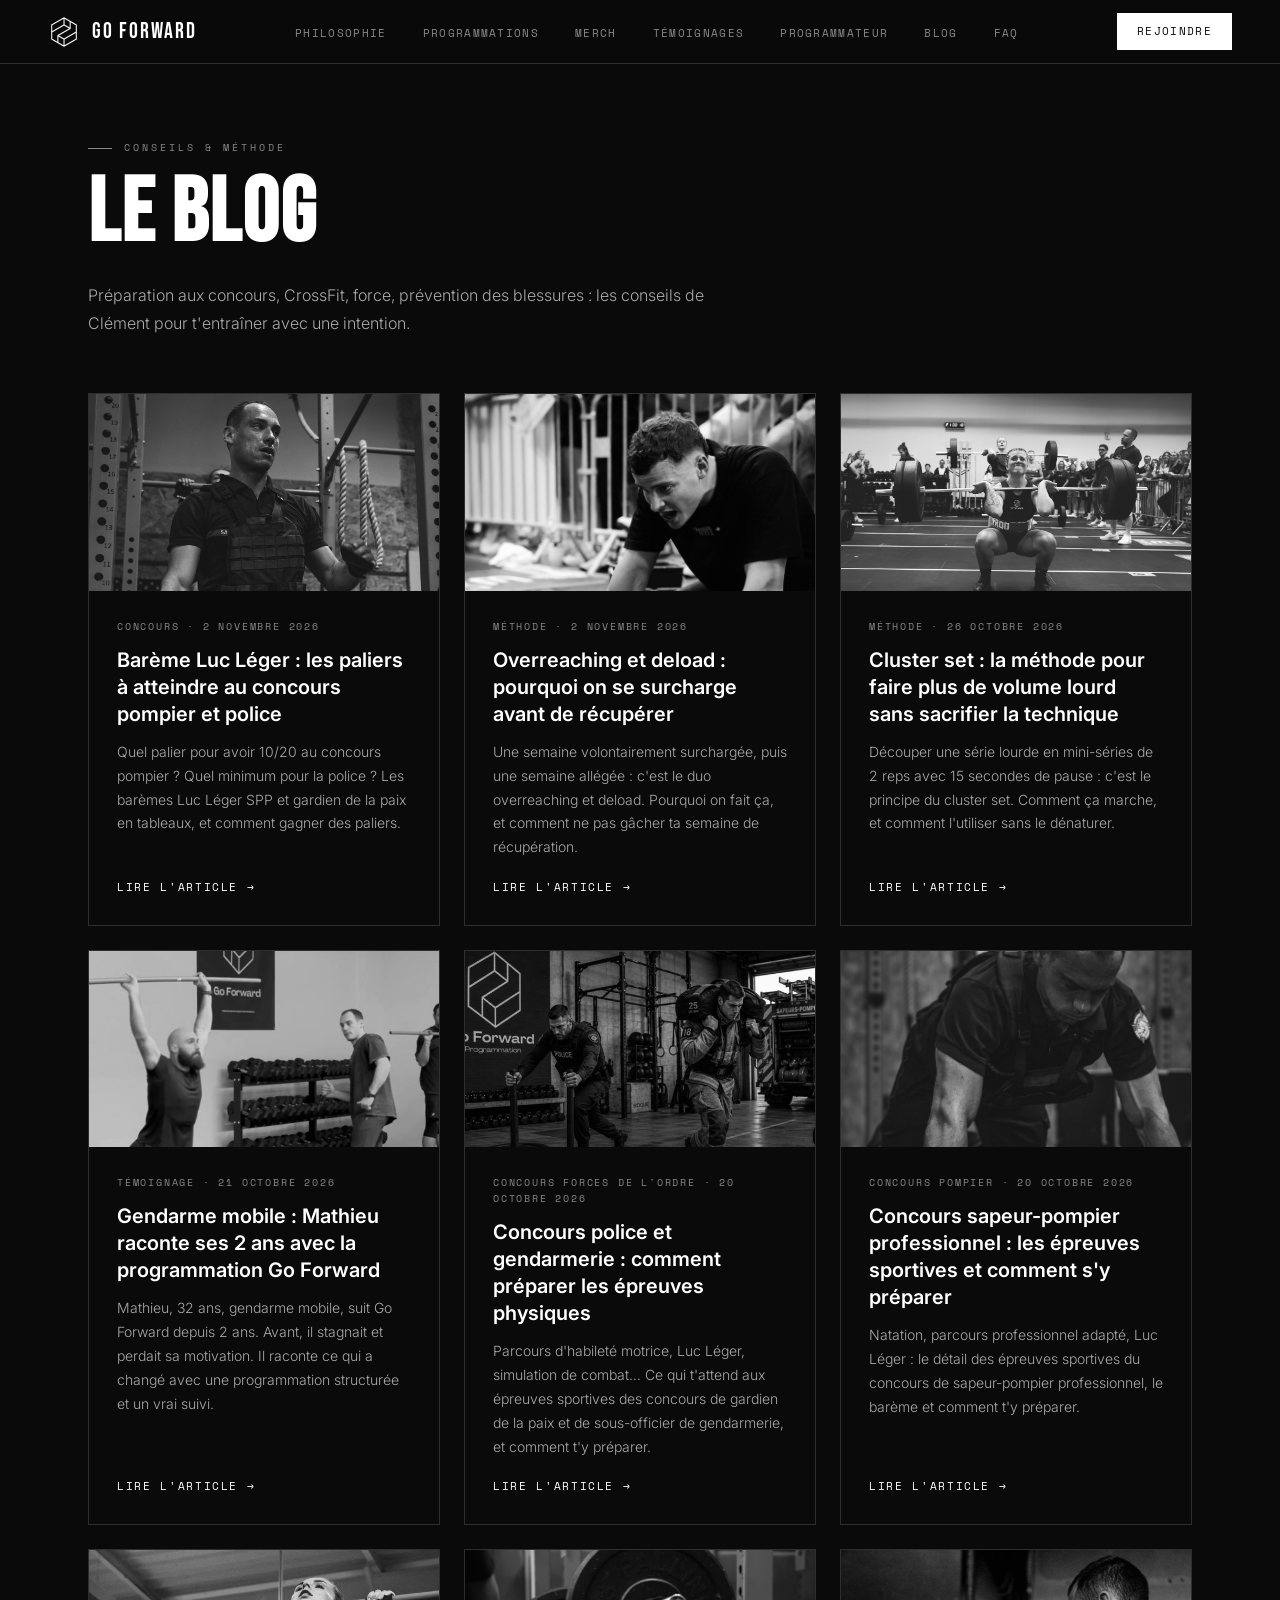
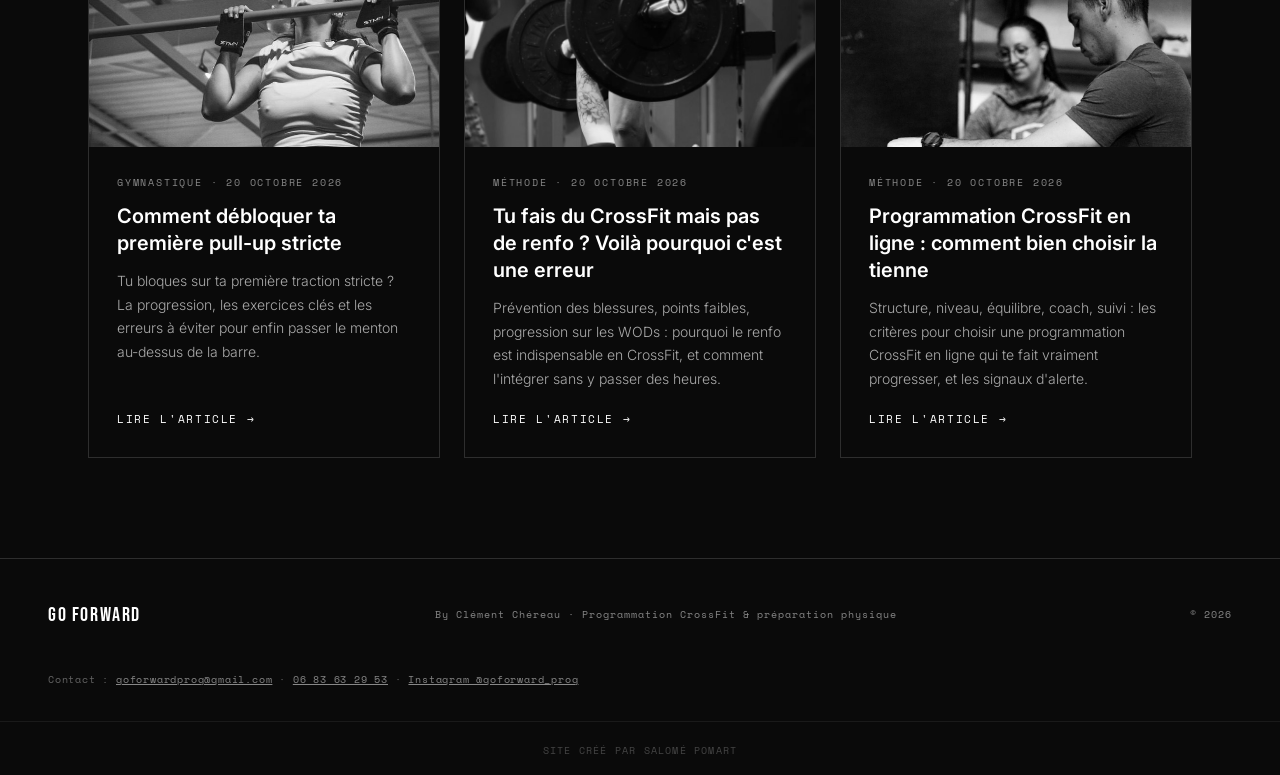
==== blog/index.html @ a9c9aa59 "Initial commit" ====
<!DOCTYPE html>
<html lang="fr">
<head>
<meta charset="UTF-8">
<meta name="viewport" content="width=device-width, initial-scale=1.0">
<title>Blog Go Forward | CrossFit, préparation physique et concours</title>
<meta name="description" content="Conseils de Clément Chéreau, pompier et coach CrossFit L2 : préparation aux concours pompier, police et gendarmerie, CrossFit, renforcement et préparation physique.">
<meta name="robots" content="index, follow, max-image-preview:large">
<link rel="canonical" href="https://goforward-prog.com/blog/">
<meta name="theme-color" content="#0A0A0A">
<link rel="icon" href="../favicon.ico" sizes="any">
<link rel="icon" type="image/png" sizes="32x32" href="../favicon-32.png">
<link rel="apple-touch-icon" href="../apple-touch-icon.png">
<link rel="manifest" href="../site.webmanifest">
<meta property="og:type" content="article">
<meta property="og:locale" content="fr_FR">
<meta property="og:site_name" content="Go Forward">
<meta property="og:title" content="Blog Go Forward | CrossFit, préparation physique et concours">
<meta property="og:description" content="Conseils de Clément Chéreau, pompier et coach CrossFit L2 : préparation aux concours pompier, police et gendarmerie, CrossFit, renforcement et préparation physique.">
<meta property="og:url" content="https://goforward-prog.com/blog/">
<meta property="og:image" content="https://goforward-prog.com/og-image.jpg">
<meta name="twitter:card" content="summary_large_image">
<meta name="twitter:title" content="Blog Go Forward | CrossFit, préparation physique et concours">
<meta name="twitter:description" content="Conseils de Clément Chéreau, pompier et coach CrossFit L2 : préparation aux concours pompier, police et gendarmerie, CrossFit, renforcement et préparation physique.">
<meta name="twitter:image" content="https://goforward-prog.com/og-image.jpg">
<link rel="preconnect" href="https://fonts.googleapis.com">
<link href="https://fonts.googleapis.com/css2?family=Bebas+Neue&family=Inter:wght@300;400;500;600&family=Space+Mono:wght@400;700&display=swap" rel="stylesheet">
<link rel="stylesheet" href="../assets/site.css">
<script type="application/ld+json">
{
 "@context": "https://schema.org",
 "@type": "Blog",
 "name": "Le blog Go Forward",
 "url": "https://goforward-prog.com/blog/",
 "inLanguage": "fr-FR",
 "publisher": {
  "@type": "Organization",
  "@id": "https://goforward-prog.com/#org",
  "name": "Go Forward",
  "url": "https://goforward-prog.com/"
 },
 "blogPost": [
  {
   "@type": "BlogPosting",
   "headline": "Barème Luc Léger : les paliers à atteindre au concours pompier et police",
   "url": "https://goforward-prog.com/blog/bareme-luc-leger/",
   "datePublished": "2026-11-02"
  },
  {
   "@type": "BlogPosting",
   "headline": "Overreaching et deload : pourquoi on se surcharge avant de récupérer",
   "url": "https://goforward-prog.com/blog/deload-overreaching/",
   "datePublished": "2026-11-02"
  },
  {
   "@type": "BlogPosting",
   "headline": "Cluster set : la méthode pour faire plus de volume lourd sans sacrifier la technique",
   "url": "https://goforward-prog.com/blog/cluster-set/",
   "datePublished": "2026-10-26"
  },
  {
   "@type": "BlogPosting",
   "headline": "Gendarme mobile : Mathieu raconte ses 2 ans avec la programmation Go Forward",
   "url": "https://goforward-prog.com/blog/temoignage-gendarme-mobile-programmation-go-forward/",
   "datePublished": "2026-10-21"
  },
  {
   "@type": "BlogPosting",
   "headline": "Concours police et gendarmerie : comment préparer les épreuves physiques",
   "url": "https://goforward-prog.com/blog/preparation-physique-concours-police-gendarmerie/",
   "datePublished": "2026-10-20"
  },
  {
   "@type": "BlogPosting",
   "headline": "Concours sapeur-pompier professionnel : les épreuves sportives et comment s'y préparer",
   "url": "https://goforward-prog.com/blog/epreuves-sportives-concours-sapeur-pompier-professionnel/",
   "datePublished": "2026-10-20"
  },
  {
   "@type": "BlogPosting",
   "headline": "Comment débloquer ta première pull-up stricte",
   "url": "https://goforward-prog.com/blog/premiere-pull-up-stricte/",
   "datePublished": "2026-10-20"
  },
  {
   "@type": "BlogPosting",
   "headline": "Tu fais du CrossFit mais pas de renfo ? Voilà pourquoi c'est une erreur",
   "url": "https://goforward-prog.com/blog/renforcement-musculaire-crossfit/",
   "datePublished": "2026-10-20"
  },
  {
   "@type": "BlogPosting",
   "headline": "Programmation CrossFit en ligne : comment bien choisir la tienne",
   "url": "https://goforward-prog.com/blog/choisir-programmation-crossfit-en-ligne/",
   "datePublished": "2026-10-20"
  }
 ]
}
</script>
</head>
<body class="blog-page">
<nav>
  <a href="../index.html" class="nav-logo"><img src="../assets/logo-nav.png" alt="Logo Go Forward" width="28" height="28">GO FORWARD</a>
  <ul class="nav-links">
    <li><a href="../index.html#philosophie">Philosophie</a></li>
    <li><a href="../index.html#programmations">Programmations</a></li>
    <li><a href="../index.html#merch">Merch</a></li>
    <li><a href="../index.html#temoignages">Témoignages</a></li>
    <li><a href="../index.html#clement">Programmateur</a></li>
    <li><a href="../blog/">Blog</a></li>
    <li><a href="../index.html#faq">FAQ</a></li>
  </ul>
  <a href="https://train.strivee.app/fr/p/goforward" target="_blank" rel="noopener" class="nav-cta">Rejoindre</a>
  <div class="hamburger" onclick="toggleMenu()">
    <span></span><span></span><span></span>
  </div>
</nav>

<main class="blog-wrap">
  <p class="section-label">Conseils &amp; méthode</p>
  <h1 class="section-title">LE BLOG</h1>
  <p class="blog-intro">Préparation aux concours, CrossFit, force, prévention des blessures : les conseils de Clément pour t'entraîner avec une intention.</p>
  <div class="blog-grid">
    <a class="blog-card" href="../blog/bareme-luc-leger/">
      <img loading="lazy" src="../blog/images/bareme-luc-leger-pompier.jpg" alt="Sapeur-pompier en tenue avec un gilet lesté, à l&#x27;entraînement dans une salle de CrossFit pour préparer les épreuves physiques">
      <div class="blog-card-body">
        <span class="blog-card-tag">Concours · 2 novembre 2026</span>
        <h3 class="blog-card-title">Barème Luc Léger : les paliers à atteindre au concours pompier et police</h3>
        <p class="blog-card-excerpt">Quel palier pour avoir 10/20 au concours pompier ? Quel minimum pour la police ? Les barèmes Luc Léger SPP et gardien de la paix en tableaux, et comment gagner des paliers.</p>
        <span class="blog-card-more">Lire l'article →</span>
      </div>
    </a>
    <a class="blog-card" href="../blog/deload-overreaching/">
      <img loading="lazy" src="../blog/images/deload-overreaching-crossfit.jpg" alt="Athlète à genoux, mains au sol, épuisé après un effort en compétition de CrossFit devant le public" style="object-position: center 0%;">
      <div class="blog-card-body">
        <span class="blog-card-tag">Méthode · 2 novembre 2026</span>
        <h3 class="blog-card-title">Overreaching et deload : pourquoi on se surcharge avant de récupérer</h3>
        <p class="blog-card-excerpt">Une semaine volontairement surchargée, puis une semaine allégée : c&#x27;est le duo overreaching et deload. Pourquoi on fait ça, et comment ne pas gâcher ta semaine de récupération.</p>
        <span class="blog-card-more">Lire l'article →</span>
      </div>
    </a>
    <a class="blog-card" href="../blog/cluster-set/">
      <img loading="lazy" src="../blog/images/cluster-set-front-squat-crossfit.jpg" alt="Athlète en position basse de front squat avec une barre chargée, pendant une compétition de CrossFit devant le public">
      <div class="blog-card-body">
        <span class="blog-card-tag">Méthode · 26 octobre 2026</span>
        <h3 class="blog-card-title">Cluster set : la méthode pour faire plus de volume lourd sans sacrifier la technique</h3>
        <p class="blog-card-excerpt">Découper une série lourde en mini-séries de 2 reps avec 15 secondes de pause : c&#x27;est le principe du cluster set. Comment ça marche, et comment l&#x27;utiliser sans le dénaturer.</p>
        <span class="blog-card-more">Lire l'article →</span>
      </div>
    </a>
    <a class="blog-card" href="../blog/temoignage-gendarme-mobile-programmation-go-forward/">
      <img loading="lazy" src="../blog/images/temoignage-mathieu-gendarme-mobile.jpg" alt="Mathieu, gendarme mobile, en overhead squat à la barre sous l&#x27;œil du coach, dans une salle Go Forward">
      <div class="blog-card-body">
        <span class="blog-card-tag">Témoignage · 21 octobre 2026</span>
        <h3 class="blog-card-title">Gendarme mobile : Mathieu raconte ses 2 ans avec la programmation Go Forward</h3>
        <p class="blog-card-excerpt">Mathieu, 32 ans, gendarme mobile, suit Go Forward depuis 2 ans. Avant, il stagnait et perdait sa motivation. Il raconte ce qui a changé avec une programmation structurée et un vrai suivi.</p>
        <span class="blog-card-more">Lire l'article →</span>
      </div>
    </a>
    <a class="blog-card" href="../blog/preparation-physique-concours-police-gendarmerie/">
      <img loading="lazy" src="../blog/images/concours-police-gendarmerie.jpg" alt="Un policier pousse un traîneau et un sapeur-pompier porte un sac lesté pendant un entraînement">
      <div class="blog-card-body">
        <span class="blog-card-tag">Concours forces de l&#x27;ordre · 20 octobre 2026</span>
        <h3 class="blog-card-title">Concours police et gendarmerie : comment préparer les épreuves physiques</h3>
        <p class="blog-card-excerpt">Parcours d&#x27;habileté motrice, Luc Léger, simulation de combat… Ce qui t&#x27;attend aux épreuves sportives des concours de gardien de la paix et de sous-officier de gendarmerie, et comment t&#x27;y préparer.</p>
        <span class="blog-card-more">Lire l'article →</span>
      </div>
    </a>
    <a class="blog-card" href="../blog/epreuves-sportives-concours-sapeur-pompier-professionnel/">
      <img loading="lazy" src="../blog/images/concours-sapeur-pompier.jpg" alt="Sapeur-pompier avec un gilet lesté pendant un entraînement de préparation au concours">
      <div class="blog-card-body">
        <span class="blog-card-tag">Concours pompier · 20 octobre 2026</span>
        <h3 class="blog-card-title">Concours sapeur-pompier professionnel : les épreuves sportives et comment s&#x27;y préparer</h3>
        <p class="blog-card-excerpt">Natation, parcours professionnel adapté, Luc Léger : le détail des épreuves sportives du concours de sapeur-pompier professionnel, le barème et comment t&#x27;y préparer.</p>
        <span class="blog-card-more">Lire l'article →</span>
      </div>
    </a>
    <a class="blog-card" href="../blog/premiere-pull-up-stricte/">
      <img loading="lazy" src="../blog/images/premiere-pull-up-stricte.jpg" alt="Athlète réalisant une pull-up stricte, menton au-dessus de la barre">
      <div class="blog-card-body">
        <span class="blog-card-tag">Gymnastique · 20 octobre 2026</span>
        <h3 class="blog-card-title">Comment débloquer ta première pull-up stricte</h3>
        <p class="blog-card-excerpt">Tu bloques sur ta première traction stricte ? La progression, les exercices clés et les erreurs à éviter pour enfin passer le menton au-dessus de la barre.</p>
        <span class="blog-card-more">Lire l'article →</span>
      </div>
    </a>
    <a class="blog-card" href="../blog/renforcement-musculaire-crossfit/">
      <img loading="lazy" src="../blog/images/renforcement-musculaire-crossfit.jpg" alt="Athlète en développé couché avec une barre chargée, travail de renforcement">
      <div class="blog-card-body">
        <span class="blog-card-tag">Méthode · 20 octobre 2026</span>
        <h3 class="blog-card-title">Tu fais du CrossFit mais pas de renfo ? Voilà pourquoi c&#x27;est une erreur</h3>
        <p class="blog-card-excerpt">Prévention des blessures, points faibles, progression sur les WODs : pourquoi le renfo est indispensable en CrossFit, et comment l&#x27;intégrer sans y passer des heures.</p>
        <span class="blog-card-more">Lire l'article →</span>
      </div>
    </a>
    <a class="blog-card" href="../blog/choisir-programmation-crossfit-en-ligne/">
      <img loading="lazy" src="../blog/images/choisir-programmation-crossfit.jpg" alt="Clément Chéreau, programmateur Go Forward, écrit une séance sur un tableau">
      <div class="blog-card-body">
        <span class="blog-card-tag">Méthode · 20 octobre 2026</span>
        <h3 class="blog-card-title">Programmation CrossFit en ligne : comment bien choisir la tienne</h3>
        <p class="blog-card-excerpt">Structure, niveau, équilibre, coach, suivi : les critères pour choisir une programmation CrossFit en ligne qui te fait vraiment progresser, et les signaux d&#x27;alerte.</p>
        <span class="blog-card-more">Lire l'article →</span>
      </div>
    </a>
  </div>
</main>

<footer>
  <span class="footer-logo">GO FORWARD</span>
  <span class="footer-text">By Clément Chéreau · Programmation CrossFit &amp; préparation physique</span>
  <span class="footer-text">© 2026</span>
</footer>
<p class="footer-seo">Contact : <a href="mailto:goforwardprog@gmail.com">goforwardprog@gmail.com</a> · <a href="tel:+33683632953">06 83 63 29 53</a> · <a href="https://www.instagram.com/goforward_prog/" target="_blank" rel="noopener">Instagram @goforward_prog</a></p>
<div style="background:var(--black); border-top:1px solid #1a1a1a; padding:14px 48px; text-align:center;">
  <span style="font-family:'Space Mono',monospace; font-size:10px; letter-spacing:0.12em; color:#444; text-transform:uppercase;">Site créé par Salomé Pomart</span>
</div>
<script>
  function toggleMenu() {
    const l = document.querySelector('.nav-links');
    if (l.style.display === 'flex') { l.style.display = 'none'; return; }
    Object.assign(l.style, {display:'flex', flexDirection:'column', position:'fixed', top:'64px', left:'0', right:'0',
      background:'rgba(10,10,10,0.97)', padding:'24px', gap:'20px', borderBottom:'1px solid #2E2E2E'});
  }
</script>
</body>
</html>
---- assets/site.css ----
*, *::before, *::after { box-sizing: border-box; margin: 0; padding: 0; }

  :root {
    --black: #0A0A0A;
    --white: #FFFFFF;
    --grey-dark: #1A1A1A;
    --grey-mid: #2A2A2A;
    --grey-light: #888888;
    --grey-border: #2E2E2E;
    --off-white: #F0F0F0;
  }

  html { scroll-behavior: smooth; }

  body {
    background: var(--black);
    color: var(--white);
    font-family: 'Inter', sans-serif;
    font-weight: 300;
    line-height: 1.6;
    overflow-x: hidden;
  }

  /* ── NAV ── */
  nav {
    position: fixed;
    top: 0; left: 0; right: 0;
    z-index: 100;
    display: flex;
    align-items: center;
    justify-content: space-between;
    padding: 0 48px;
    height: 64px;
    background: rgba(10,10,10,0.92);
    backdrop-filter: blur(12px);
    border-bottom: 1px solid var(--grey-border);
  }

  .nav-logo {
    font-family: 'Bebas Neue', sans-serif;
    font-size: 22px;
    letter-spacing: 0.08em;
    color: var(--white);
    text-decoration: none;
  }

  .nav-links {
    display: flex;
    gap: 36px;
    list-style: none;
  }

  .nav-links a {
    font-family: 'Space Mono', monospace;
    font-size: 11px;
    letter-spacing: 0.12em;
    text-transform: uppercase;
    color: var(--grey-light);
    text-decoration: none;
    transition: color 0.2s;
  }

  .nav-links a:hover { color: var(--white); }

  .nav-cta {
    font-family: 'Space Mono', monospace;
    font-size: 11px;
    letter-spacing: 0.12em;
    text-transform: uppercase;
    color: var(--black);
    background: var(--white);
    border: none;
    padding: 10px 20px;
    cursor: pointer;
    text-decoration: none;
    transition: background 0.2s, color 0.2s;
  }

  .nav-cta:hover { background: var(--off-white); }

  .hamburger { display: none; flex-direction: column; gap: 5px; cursor: pointer; }
  .hamburger span { display: block; width: 24px; height: 1px; background: var(--white); }

  /* ── HERO ── */
  #hero {
    min-height: 100vh;
    display: flex;
    flex-direction: column;
    align-items: center;
    justify-content: center;
    position: relative;
    overflow: hidden;
    padding: 80px 48px 60px;
    text-align: center;
  }

  /* Hexagon SVG watermark */
  .hero-hex {
    position: absolute;
    width: 70vw;
    max-width: 700px;
    opacity: 0.06;
    top: 50%;
    left: 50%;
    transform: translate(-50%, -50%);
    pointer-events: none;
  }

  .hero-eyebrow {
    font-family: 'Space Mono', monospace;
    font-size: 11px;
    letter-spacing: 0.25em;
    text-transform: uppercase;
    color: var(--grey-light);
    margin-bottom: 24px;
  }

  .hero-title {
    font-family: 'Bebas Neue', sans-serif;
    font-size: clamp(72px, 14vw, 180px);
    line-height: 0.9;
    letter-spacing: 0.02em;
    color: var(--white);
    margin-bottom: 8px;
  }

  .hero-title span {
    display: block;
    color: var(--white);
  }

  .hero-subtitle {
    font-family: 'Bebas Neue', sans-serif;
    font-size: clamp(18px, 3vw, 32px);
    letter-spacing: 0.15em;
    color: var(--grey-light);
    margin-bottom: 40px;
  }

  .hero-quote {
    font-family: 'Space Mono', monospace;
    font-size: 13px;
    letter-spacing: 0.05em;
    color: var(--grey-light);
    border: 1px solid var(--grey-border);
    padding: 14px 28px;
    margin-bottom: 48px;
    display: inline-block;
  }

  .hero-quote em { color: var(--white); font-style: italic; }

  .btn-primary {
    display: inline-block;
    font-family: 'Space Mono', monospace;
    font-size: 12px;
    letter-spacing: 0.15em;
    text-transform: uppercase;
    color: var(--black);
    background: var(--white);
    padding: 16px 36px;
    text-decoration: none;
    transition: background 0.2s, transform 0.2s;
  }

  .btn-primary:hover { background: var(--off-white); transform: translateY(-2px); }

  .btn-secondary {
    display: inline-block;
    font-family: 'Space Mono', monospace;
    font-size: 12px;
    letter-spacing: 0.15em;
    text-transform: uppercase;
    color: var(--white);
    background: transparent;
    border: 1px solid var(--grey-border);
    padding: 16px 36px;
    text-decoration: none;
    transition: border-color 0.2s, transform 0.2s;
  }

  .btn-secondary:hover { border-color: var(--white); transform: translateY(-2px); }

  .hero-btns { display: flex; gap: 16px; flex-wrap: wrap; justify-content: center; }

  .scroll-indicator {
    position: absolute;
    bottom: 32px;
    left: 50%;
    transform: translateX(-50%);
    display: flex;
    flex-direction: column;
    align-items: center;
    gap: 8px;
    color: var(--grey-light);
    font-family: 'Space Mono', monospace;
    font-size: 10px;
    letter-spacing: 0.15em;
    text-transform: uppercase;
  }

  .scroll-line {
    width: 1px;
    height: 40px;
    background: var(--grey-border);
    position: relative;
    overflow: hidden;
  }

  .scroll-line::after {
    content: '';
    position: absolute;
    top: -100%;
    left: 0;
    width: 100%;
    height: 100%;
    background: var(--white);
    animation: scrollDown 1.8s ease-in-out infinite;
  }

  @keyframes scrollDown {
    0% { top: -100%; }
    100% { top: 100%; }
  }

  /* ── SECTIONS ── */
  section {
    padding: 100px 48px;
    max-width: 1200px;
    margin: 0 auto;
  }

  .section-full {
    max-width: 100%;
    padding: 100px 0;
  }

  .section-inner {
    max-width: 1200px;
    margin: 0 auto;
    padding: 0 48px;
  }

  .section-label {
    font-family: 'Space Mono', monospace;
    font-size: 10px;
    letter-spacing: 0.3em;
    text-transform: uppercase;
    color: var(--grey-light);
    margin-bottom: 16px;
    display: flex;
    align-items: center;
    gap: 12px;
  }

  .section-label::before {
    content: '';
    display: inline-block;
    width: 24px;
    height: 1px;
    background: var(--grey-light);
  }

  .section-title {
    font-family: 'Bebas Neue', sans-serif;
    font-size: clamp(48px, 7vw, 96px);
    line-height: 0.95;
    letter-spacing: 0.02em;
    color: var(--white);
    margin-bottom: 48px;
  }

  .divider {
    width: 100%;
    height: 1px;
    background: var(--grey-border);
    margin: 0;
  }

  /* ── PHILOSOPHIE ── */
  #philosophie {
    display: grid;
    grid-template-columns: 1fr 1fr;
    gap: 80px;
    align-items: start;
  }

  .philo-left { }

  .philo-right {
    padding-top: 60px;
    display: flex;
    flex-direction: column;
    gap: 32px;
  }

  .philo-card {
    border: 1px solid var(--grey-border);
    padding: 28px;
  }

  .philo-card-label {
    font-family: 'Space Mono', monospace;
    font-size: 10px;
    letter-spacing: 0.2em;
    text-transform: uppercase;
    color: var(--grey-light);
    margin-bottom: 10px;
  }

  .philo-card-text {
    font-size: 15px;
    line-height: 1.7;
    color: var(--off-white);
  }

  .big-quote {
    font-family: 'Bebas Neue', sans-serif;
    font-size: clamp(28px, 4vw, 48px);
    line-height: 1.1;
    color: var(--white);
    margin: 32px 0;
  }

  .big-quote span { color: var(--grey-light); }

  .philo-desc {
    font-size: 15px;
    line-height: 1.8;
    color: var(--grey-light);
    max-width: 480px;
  }

  /* ── MÉTHODE ── */
  #methode {
    background: var(--grey-dark);
    border-top: 1px solid var(--grey-border);
    border-bottom: 1px solid var(--grey-border);
  }

  .methode-grid {
    display: grid;
    grid-template-columns: repeat(3, 1fr);
    gap: 1px;
    background: var(--grey-border);
    border: 1px solid var(--grey-border);
    margin-top: 48px;
  }

  .methode-item {
    background: var(--grey-dark);
    padding: 40px 32px;
  }

  .methode-item-num {
    font-family: 'Bebas Neue', sans-serif;
    font-size: 64px;
    color: var(--grey-border);
    line-height: 1;
    margin-bottom: 16px;
  }

  .methode-item-title {
    font-family: 'Inter', sans-serif;
    font-size: 13px;
    font-weight: 600;
    letter-spacing: 0.08em;
    text-transform: uppercase;
    color: var(--white);
    margin-bottom: 12px;
  }

  .methode-item-text {
    font-size: 14px;
    line-height: 1.7;
    color: var(--grey-light);
  }

  /* ── PROGRAMMATIONS ── */
  .prog-tabs {
    display: flex;
    gap: 0;
    border-bottom: 1px solid var(--grey-border);
    margin-bottom: 48px;
    overflow-x: auto;
    scrollbar-width: none;
  }

  .prog-tabs::-webkit-scrollbar { display: none; }

  .prog-tab {
    font-family: 'Space Mono', monospace;
    font-size: 16px;
    font-weight: 700;
    letter-spacing: 0.1em;
    text-transform: uppercase;
    color: #888;
    padding: 14px 24px;
    cursor: pointer;
    border-bottom: 2px solid transparent;
    transition: color 0.2s, border-color 0.2s, background 0.2s;
    white-space: nowrap;
    background: #ffffff;
    border-top: none;
    border-left: none;
    border-right: none;
  }

  .prog-tab:hover { color: var(--white); }
  .prog-tab.active { color: #000000; border-bottom-color: #000000; background: #ffffff; }

  .prog-panel { display: none; }
  .prog-panel.active { display: grid; }

  /* Single featured card */
  .prog-featured {
    grid-template-columns: 1fr 1fr;
    gap: 0;
    border: 1px solid var(--grey-border);
  }

  .prog-img-placeholder {
    background: var(--grey-mid);
    min-height: 320px;
    display: flex;
    align-items: center;
    justify-content: center;
    color: var(--grey-light);
    font-family: 'Space Mono', monospace;
    font-size: 11px;
    letter-spacing: 0.1em;
    text-transform: uppercase;
    flex-direction: column;
    gap: 12px;
  }

  .prog-img-placeholder svg { opacity: 0.3; }

  .prog-content {
    padding: 48px;
    display: flex;
    flex-direction: column;
    justify-content: space-between;
    gap: 24px;
  }

  .prog-badge {
    font-family: 'Space Mono', monospace;
    font-size: 10px;
    letter-spacing: 0.2em;
    text-transform: uppercase;
    color: var(--grey-light);
    border: 1px solid var(--grey-border);
    padding: 6px 12px;
    display: inline-block;
    width: fit-content;
  }

  .prog-name {
    font-family: 'Bebas Neue', sans-serif;
    font-size: clamp(36px, 5vw, 64px);
    line-height: 0.95;
    color: var(--white);
  }

  .prog-desc {
    font-size: 14px;
    line-height: 1.8;
    color: var(--grey-light);
    flex: 1;
  }

  .prog-meta {
    display: flex;
    align-items: baseline;
    gap: 16px;
    border-top: 1px solid var(--grey-border);
    padding-top: 24px;
    flex-wrap: wrap;
  }

  .prog-price {
    font-family: 'Bebas Neue', sans-serif;
    font-size: 48px;
    color: var(--white);
    line-height: 1;
  }

  .prog-price-unit {
    font-family: 'Space Mono', monospace;
    font-size: 11px;
    color: var(--grey-light);
    letter-spacing: 0.1em;
  }

  .prog-days {
    margin-left: auto;
    font-family: 'Space Mono', monospace;
    font-size: 11px;
    color: var(--grey-light);
    letter-spacing: 0.08em;
  }

  /* Grid cards for spécifiques */
  .prog-grid {
    grid-template-columns: repeat(3, 1fr);
    gap: 1px;
    background: var(--grey-border);
    border: 1px solid var(--grey-border);
  }

  .prog-card {
    background: var(--black);
    padding: 32px;
    display: flex;
    flex-direction: column;
    gap: 16px;
    transition: background 0.2s;
  }

  .prog-card:hover { background: var(--grey-dark); }

  .prog-card-name {
    font-family: 'Inter', sans-serif;
    font-size: 14px;
    font-weight: 600;
    color: var(--white);
    line-height: 1.4;
  }

  .prog-card-meta {
    font-family: 'Space Mono', monospace;
    font-size: 10px;
    color: var(--grey-light);
    letter-spacing: 0.08em;
  }

  .prog-card-price {
    font-family: 'Bebas Neue', sans-serif;
    font-size: 36px;
    color: var(--white);
    margin-top: auto;
  }

  .prog-card-cta {
    font-family: 'Space Mono', monospace;
    font-size: 10px;
    letter-spacing: 0.15em;
    text-transform: uppercase;
    color: var(--grey-light);
    text-decoration: none;
    display: flex;
    align-items: center;
    gap: 8px;
    transition: color 0.2s;
  }

  .prog-card-cta::after { content: '→'; }
  .prog-card-cta:hover { color: var(--white); }

  /* Pompier panel */
  .pompier-panel {
    grid-template-columns: 1fr;
    gap: 32px;
  }

  .pompier-header {
    border: 1px solid var(--grey-border);
    padding: 48px;
    display: grid;
    grid-template-columns: 1fr 1fr;
    gap: 48px;
    align-items: center;
  }

  .pompier-title-block .section-title { margin-bottom: 16px; }

  .pompier-desc {
    font-size: 14px;
    line-height: 1.8;
    color: var(--grey-light);
  }

  .pompier-cards {
    display: grid;
    grid-template-columns: 1fr 1fr;
    gap: 1px;
    background: var(--grey-border);
    border: 1px solid var(--grey-border);
  }

  /* ── AVANTAGES ── */
  .avantages-grid {
    display: grid;
    grid-template-columns: repeat(3, 1fr);
    gap: 1px;
    background: var(--grey-border);
    border: 1px solid var(--grey-border);
    margin-top: 48px;
  }

  .avantage-item {
    background: var(--black);
    padding: 36px 32px;
    display: flex;
    flex-direction: column;
    gap: 14px;
  }

  .avantage-icon {
    width: 32px;
    height: 32px;
    color: var(--grey-light);
  }

  .avantage-title {
    font-size: 13px;
    font-weight: 600;
    color: var(--white);
    letter-spacing: 0.02em;
  }

  .avantage-text {
    font-size: 13px;
    line-height: 1.7;
    color: var(--grey-light);
  }

  /* ── CLEMENT ── */
  #clement {
    display: grid;
    grid-template-columns: 1fr 1fr;
    gap: 80px;
    align-items: start;
  }

  .clement-img-block {
    position: relative;
  }

  .clement-photo {
    width: 100%;
    aspect-ratio: 3/4;
    background: var(--grey-mid);
    display: flex;
    align-items: center;
    justify-content: center;
    color: var(--grey-light);
    font-family: 'Space Mono', monospace;
    font-size: 11px;
    letter-spacing: 0.1em;
    text-transform: uppercase;
    flex-direction: column;
    gap: 12px;
    filter: grayscale(100%);
  }

  .clement-tag {
    position: absolute;
    bottom: -16px;
    right: -16px;
    background: var(--white);
    color: var(--black);
    font-family: 'Bebas Neue', sans-serif;
    font-size: 13px;
    letter-spacing: 0.15em;
    padding: 12px 20px;
  }

  .clement-right {
    padding-top: 48px;
  }

  .clement-name {
    font-family: 'Bebas Neue', sans-serif;
    font-size: clamp(56px, 8vw, 112px);
    line-height: 0.9;
    color: var(--white);
    margin-bottom: 32px;
  }

  .clement-facts {
    display: flex;
    flex-direction: column;
    gap: 0;
    border: 1px solid var(--grey-border);
    margin-bottom: 32px;
  }

  .clement-fact {
    display: flex;
    align-items: center;
    gap: 20px;
    padding: 16px 24px;
    border-bottom: 1px solid var(--grey-border);
    font-size: 14px;
    color: var(--grey-light);
  }

  .clement-fact:last-child { border-bottom: none; }

  .clement-fact-icon {
    font-size: 18px;
    width: 28px;
    text-align: center;
    flex-shrink: 0;
  }

  .clement-fact strong { color: var(--white); font-weight: 500; }

  /* ── TÉMOIGNAGES ── */
  .temoignages-grid {
    display: grid;
    grid-template-columns: repeat(3, 1fr);
    gap: 1px;
    background: var(--grey-border);
    border: 1px solid var(--grey-border);
    margin-top: 48px;
  }

  .temoignage {
    background: var(--black);
    padding: 36px 32px;
    display: flex;
    flex-direction: column;
    gap: 20px;
  }

  .temoignage-header {
    display: flex;
    align-items: center;
    gap: 14px;
  }

  .temoignage-avatar {
    width: 40px;
    height: 40px;
    border-radius: 50%;
    background: var(--grey-mid);
    display: flex;
    align-items: center;
    justify-content: center;
    font-family: 'Bebas Neue', sans-serif;
    font-size: 18px;
    color: var(--white);
    flex-shrink: 0;
    border: 1px solid var(--grey-border);
  }

  .temoignage-name {
    font-size: 14px;
    font-weight: 600;
    color: var(--white);
  }

  .temoignage-role {
    font-family: 'Space Mono', monospace;
    font-size: 10px;
    color: var(--grey-light);
    letter-spacing: 0.08em;
  }

  .temoignage-quote-mark {
    font-family: 'Bebas Neue', sans-serif;
    font-size: 48px;
    color: var(--grey-border);
    line-height: 1;
    margin-bottom: -12px;
  }

  .temoignage-text {
    font-size: 14px;
    line-height: 1.8;
    color: var(--grey-light);
    font-style: italic;
  }

  /* ── CTA FINAL ── */
  #cta-final {
    background: var(--white);
    text-align: center;
    padding: 120px 48px;
  }

  .cta-eyebrow {
    font-family: 'Space Mono', monospace;
    font-size: 11px;
    letter-spacing: 0.25em;
    text-transform: uppercase;
    color: var(--grey-light);
    margin-bottom: 24px;
  }

  .cta-title {
    font-family: 'Bebas Neue', sans-serif;
    font-size: clamp(56px, 10vw, 120px);
    line-height: 0.9;
    color: var(--black);
    margin-bottom: 32px;
  }

  .cta-sub {
    font-size: 15px;
    color: #555;
    max-width: 480px;
    margin: 0 auto 48px;
    line-height: 1.7;
  }

  .btn-dark {
    display: inline-block;
    font-family: 'Space Mono', monospace;
    font-size: 12px;
    letter-spacing: 0.15em;
    text-transform: uppercase;
    color: var(--white);
    background: var(--black);
    padding: 18px 40px;
    text-decoration: none;
    transition: background 0.2s, transform 0.2s;
  }

  .btn-dark:hover { background: #222; transform: translateY(-2px); }

  /* ── FOOTER ── */
  footer {
    background: var(--black);
    border-top: 1px solid var(--grey-border);
    padding: 40px 48px;
    display: flex;
    align-items: center;
    justify-content: space-between;
    flex-wrap: wrap;
    gap: 16px;
  }

  .footer-logo {
    font-family: 'Bebas Neue', sans-serif;
    font-size: 20px;
    letter-spacing: 0.08em;
    color: var(--white);
  }

  .footer-text {
    font-family: 'Space Mono', monospace;
    font-size: 10px;
    letter-spacing: 0.1em;
    color: var(--grey-light);
  }

  /* ── ANIMATIONS ── */
  .reveal {
    opacity: 0;
    transform: translateY(24px);
    transition: opacity 0.6s ease, transform 0.6s ease;
  }

  .reveal.visible {
    opacity: 1;
    transform: none;
  }

  /* ── RESPONSIVE ── */
  @media (max-width: 900px) {
    nav { padding: 0 24px; }
    .nav-links { display: none; }
    .hamburger { display: flex; }

    section { padding: 72px 24px; }
    .section-inner { padding: 0 24px; }

    #philosophie { grid-template-columns: 1fr; gap: 40px; }
    #clement { grid-template-columns: 1fr; gap: 40px; }
    .clement-right { padding-top: 0; }
    .clement-tag { right: 0; }

    .methode-grid { grid-template-columns: 1fr; }
    .prog-grid { grid-template-columns: 1fr 1fr; }
    .prog-featured { grid-template-columns: 1fr; }
    .pompier-header { grid-template-columns: 1fr; gap: 24px; }
    .pompier-cards { grid-template-columns: 1fr; }
    .avantages-grid { grid-template-columns: 1fr 1fr; }
    .temoignages-grid { grid-template-columns: 1fr; }

    #cta-final { padding: 80px 24px; }
    footer { padding: 32px 24px; flex-direction: column; text-align: center; }
  }

  @media (max-width: 600px) {
    .prog-grid { grid-template-columns: 1fr; }
    .avantages-grid { grid-template-columns: 1fr; }
    .hero-btns { flex-direction: column; align-items: center; }
    .prog-tabs { gap: 0; }
    .prog-tab { padding: 12px 16px; font-size: 10px; }
    .prog-content { padding: 28px; }
  }
  #hero > *:not(.hero-bg) { position: relative; z-index: 1; }
  .hero-bg { position: absolute; inset: 0; z-index: 0; }
  .scroll-indicator { z-index: 1 !important; }

  


  /* MERCH */
  #merch {
    padding: 80px 48px;
    max-width: 1200px;
    margin: 0 auto;
  }

  .merch-grid {
    display: grid;
    grid-template-columns: repeat(4, 1fr);
    gap: 1px;
    background: var(--grey-border);
    border: 1px solid var(--grey-border);
    margin-top: 48px;
  }

  .merch-item {
    background: var(--black);
    overflow: hidden;
  }

  .merch-item img {
    width: 100%;
    object-fit: cover;
    display: block;
    transition: transform 0.3s ease;
  }

  .merch-item img:hover {
    transform: scale(1.02);
  }

  .merch-info {
    padding: 20px 24px;
    display: flex;
    justify-content: space-between;
    align-items: flex-start;
    border-top: 1px solid var(--grey-border);
  }

  .merch-name {
    font-family: 'Bebas Neue', sans-serif;
    font-size: 22px;
    color: var(--white);
    letter-spacing: 0.05em;
  }

  .merch-fit {
    font-family: 'Space Mono', monospace;
    font-size: 10px;
    font-weight: 400;
    color: var(--grey-light);
    letter-spacing: 0.08em;
    display: block;
    margin-top: 2px;
  }

  .merch-price {
    font-family: 'Space Mono', monospace;
    font-size: 14px;
    font-weight: 700;
    color: var(--white);
  }

  .merch-contact {
    margin-top: 56px;
    text-align: center;
    border-top: 1px solid var(--grey-border);
    padding-top: 48px;
  }

  .merch-contact-text {
    font-family: 'Space Mono', monospace;
    font-size: 12px;
    color: var(--grey-light);
    margin-bottom: 32px;
    letter-spacing: 0.05em;
  }

  .merch-contact-btns {
    display: flex;
    gap: 16px;
    justify-content: center;
    flex-wrap: wrap;
  }

  @media (max-width: 768px) {
    .merch-grid { grid-template-columns: 1fr; }
    #merch { padding: 48px 24px; }
  }


  /* ── SEO additions ── */
  .hero-kicker {
    display: block;
    font-family: 'Space Mono', monospace;
    font-size: clamp(10px, 1.3vw, 13px);
    line-height: 1.7;
    letter-spacing: 0.18em;
    text-transform: uppercase;
    color: var(--grey-light);
    margin-top: 28px;
    max-width: 720px;
    margin-left: auto; margin-right: auto;
  }
  .hero-title .hero-kicker { color: var(--grey-light); }
  .faq-list { max-width: 900px; border-top: 1px solid var(--grey-border); }
  .faq-item { border-bottom: 1px solid var(--grey-border); }
  .faq-item summary {
    list-style: none; cursor: pointer;
    display: flex; justify-content: space-between; align-items: center; gap: 24px;
    padding: 24px 0;
    font-family: 'Inter', sans-serif; font-weight: 500; font-size: 17px; color: var(--white);
  }
  .faq-item summary::-webkit-details-marker { display: none; }
  .faq-item summary::after {
    content: '+'; font-family: 'Space Mono', monospace; font-size: 20px; color: var(--grey-light);
    transition: transform 0.2s; flex-shrink: 0;
  }
  .faq-item[open] summary::after { transform: rotate(45deg); }
  .faq-item p { padding: 0 0 24px; color: #BBBBBB; font-size: 15px; line-height: 1.75; max-width: 760px; }
  .faq-item a { color: var(--white); }
  .footer-seo {
    background: var(--black); padding: 0 48px 32px;
    font-family: 'Space Mono', monospace; font-size: 10px; letter-spacing: 0.08em; line-height: 1.8; color: #666;
  }
  .footer-seo a { color: #888; }
  @media (max-width: 900px) {
    .faq-item summary { font-size: 15px; }
    .footer-seo { padding: 0 24px 24px; }
  }

          
  /* ── DESKTOP fixes ── */
  .essai-box { display: grid; grid-template-columns: 1fr 1fr; gap: 64px; align-items: center; border: 1px solid var(--grey-border); background: var(--grey-dark); padding: 56px; }
  .essai-title { margin-bottom: 24px; }
  .essai-desc { color: #BBBBBB; font-size: 16px; line-height: 1.75; }
  .essai-desc strong { color: var(--white); font-weight: 600; }
  .essai-form { display: flex; flex-direction: column; gap: 18px; }
  .essai-form label { display: flex; flex-direction: column; gap: 8px; font-family: 'Space Mono', monospace; font-size: 11px; letter-spacing: 0.15em; text-transform: uppercase; color: var(--grey-light); }
  .essai-form input, .essai-form select { font-family: 'Inter', sans-serif; font-size: 16px; color: var(--white); background: var(--black); border: 1px solid var(--grey-border); padding: 14px 16px; border-radius: 0; text-transform: none; letter-spacing: 0; }
  .essai-form input:focus, .essai-form select:focus { outline: none; border-color: var(--white); }
  .essai-form button { border: none; cursor: pointer; margin-top: 6px; text-align: center; }
  .essai-hp { position: absolute; left: -9999px; }
  .essai-legal { font-size: 12px; color: #777; line-height: 1.6; }
  .essai-ok[hidden] { display: none; }
  .essai-ok { font-size: 15px; color: var(--white); border-left: 2px solid var(--white); padding-left: 14px; }
  .essai-form input, .essai-form select { width: 100%; min-width: 0; box-sizing: border-box; }
  .essai-box > * { min-width: 0; }
  @media (max-width: 900px) { .essai-box { grid-template-columns: minmax(0, 1fr); gap: 32px; padding: 32px 24px; } }
  .nav-logo { display: inline-flex; align-items: center; gap: 12px; }
  .nav-logo img { width: 32px; height: 32px; display: block; }
  .prog-card--full { grid-column: 1 / -1; }
  #hero { max-width: none; }
  .prog-img { width: 100%; height: 100%; min-height: 100%; object-fit: cover; object-position: center 30%; filter: grayscale(100%); display: block; }
  @media (min-width: 901px) {
    .avantages-grid { grid-template-columns: repeat(6, 1fr); }
    .avantage-item { grid-column: span 2; }
    .avantage-item:nth-child(n+4) { grid-column: span 3; }
    .temoignage:nth-child(2) { grid-row: span 2; }
  }
  @media (min-width: 601px) and (max-width: 900px) {
    .avantage-item:last-child { grid-column: 1 / -1; }
  }
  @media (max-width: 900px) {
    .prog-img { height: 240px; min-height: 0; }
  }

                        
  /* ── BLOG ── */
  .blog-grid {
    display: grid;
    grid-template-columns: repeat(auto-fill, minmax(300px, 1fr));
    gap: 24px;
  }
  .blog-card {
    display: flex; flex-direction: column;
    background: var(--black);
    border: 1px solid var(--grey-border);
    color: var(--white); text-decoration: none;
    transition: border-color 0.2s, transform 0.2s;
  }
  .blog-card:hover { border-color: var(--white); transform: translateY(-2px); }
  .blog-card img { width: 100%; aspect-ratio: 16 / 9; object-fit: cover; object-position: center 20%; filter: grayscale(100%); display: block; }
  .blog-card-body { padding: 28px; display: flex; flex-direction: column; gap: 12px; flex: 1; }
  .blog-card-tag {
    font-family: 'Space Mono', monospace; font-size: 10px; letter-spacing: 0.18em;
    text-transform: uppercase; color: var(--grey-light);
  }
  .blog-card-title { font-family: 'Inter', sans-serif; font-weight: 600; font-size: 20px; line-height: 1.35; color: var(--white); }
  .blog-card-excerpt { font-size: 14px; line-height: 1.7; color: #AAAAAA; flex: 1; }
  .blog-card-more {
    font-family: 'Space Mono', monospace; font-size: 11px; letter-spacing: 0.15em;
    text-transform: uppercase; color: var(--white); margin-top: 8px;
  }

  /* pages blog / article */
  .blog-page { background: var(--black); }
  .blog-wrap { max-width: 1200px; margin: 0 auto; padding: 140px 48px 100px; }
  .blog-intro { max-width: 620px; color: #AAAAAA; font-size: 16px; line-height: 1.75; margin: -24px 0 56px; }

  .article-wrap { max-width: 760px; margin: 0 auto; padding: 130px 24px 100px; }
  .breadcrumb { font-family: 'Space Mono', monospace; font-size: 11px; letter-spacing: 0.1em; color: var(--grey-light); margin-bottom: 32px; }
  .breadcrumb a { color: var(--grey-light); text-decoration: none; }
  .breadcrumb a:hover { color: var(--white); }
  .article-title {
    font-family: 'Bebas Neue', sans-serif; font-weight: 400;
    font-size: clamp(42px, 7vw, 76px); line-height: 0.98; letter-spacing: 0.01em;
    color: var(--white); margin: 16px 0 20px;
  }
  .article-meta { font-family: 'Space Mono', monospace; font-size: 11px; letter-spacing: 0.08em; color: var(--grey-light); margin-bottom: 40px; }
  .article-meta a { color: var(--white); }
  .article-cover { width: 100%; filter: grayscale(100%); border: 1px solid var(--grey-border); margin-bottom: 48px; display: block; }

  .article-body { color: #CFCFCF; font-size: 17px; line-height: 1.8; }
  .article-body p { margin-bottom: 22px; }
  .article-body .lead { font-size: 19px; color: var(--white); line-height: 1.7; }
  .article-body h2 {
    font-family: 'Bebas Neue', sans-serif; font-weight: 400; font-size: clamp(32px, 4.5vw, 44px);
    letter-spacing: 0.02em; line-height: 1.05; color: var(--white);
    margin: 64px 0 20px; padding-top: 32px; border-top: 1px solid var(--grey-border);
  }
  .article-body h3 { font-family: 'Inter', sans-serif; font-weight: 600; font-size: 20px; color: var(--white); margin: 36px 0 12px; }
  .article-body ul { margin: 0 0 24px; padding-left: 0; list-style: none; }
  .article-body li { position: relative; padding-left: 24px; margin-bottom: 12px; }
  .article-body li::before { content: ''; position: absolute; left: 0; top: 0.8em; width: 10px; height: 1px; background: var(--grey-light); }
  .article-body strong { color: var(--white); font-weight: 600; }
  .article-body .note {
    font-size: 14px; color: #AAAAAA; border-left: 2px solid var(--white);
    padding: 4px 0 4px 18px; margin: 28px 0;
  }

  .article-body blockquote {
    margin: 24px 0 28px; padding: 4px 0 4px 24px; border-left: 3px solid var(--white);
    font-size: 18px; line-height: 1.75; color: var(--white); font-style: italic;
  }
  .article-body a { color: var(--white); }
  .article-table { width: 100%; border-collapse: collapse; margin: 8px 0 28px; font-size: 15px; }
  .article-table th, .article-table td { border: 1px solid var(--grey-border); padding: 12px 14px; text-align: left; vertical-align: top; }
  .article-table th { font-family: 'Space Mono', monospace; font-size: 11px; letter-spacing: 0.12em; text-transform: uppercase; color: var(--grey-light); font-weight: 400; }
  .article-table td:first-child { color: var(--white); font-weight: 600; }
  .tldr { border: 1px solid var(--grey-border); background: var(--grey-dark); padding: 28px 32px; margin: 40px 0; }
  .tldr ul { margin-bottom: 0; }
  .tldr li { font-size: 15px; }
  .tldr-label {
    font-family: 'Space Mono', monospace; font-size: 10px; letter-spacing: 0.25em;
    text-transform: uppercase; color: var(--grey-light); margin-bottom: 16px !important;
  }

  .cta-box { background: var(--white); color: var(--black); padding: 44px 40px; margin: 72px 0 24px; }
  .cta-box-label { font-family: 'Space Mono', monospace; font-size: 10px; letter-spacing: 0.25em; text-transform: uppercase; color: #777; margin-bottom: 10px; }
  .cta-box-name { font-family: 'Bebas Neue', sans-serif; font-size: clamp(36px, 5vw, 52px); line-height: 1; margin-bottom: 16px; }
  .cta-box-text { font-size: 15px; line-height: 1.7; color: #444; margin-bottom: 16px; max-width: 560px; }
  .cta-box-price { font-family: 'Space Mono', monospace; font-size: 13px; font-weight: 700; margin-bottom: 28px; }

  .cta-box-demand { border-top: 1px solid #DDD; margin-top: 32px; padding-top: 24px; }
  .cta-box-demand .cta-box-text { margin-bottom: 12px; }
  .cta-box-link { font-family: 'Space Mono', monospace; font-size: 11px; letter-spacing: 0.15em; text-transform: uppercase; color: var(--black); font-weight: 700; }
  .cta-box--alt { background: var(--grey-dark); color: var(--white); border: 1px solid var(--grey-border); margin-top: 0; }
  .cta-box--alt .cta-box-text { color: #AAAAAA; }
  .cta-box--alt .cta-box-label { color: var(--grey-light); }
  .article-faq h2 {
    font-family: 'Bebas Neue', sans-serif; font-weight: 400; font-size: clamp(32px, 4.5vw, 44px);
    color: var(--white); margin: 64px 0 24px;
  }
  .article-sources { margin-top: 56px; font-size: 13px; }
  .article-sources ul { list-style: none; }
  .article-sources li { margin-bottom: 8px; }
  .article-sources a { color: #999; }
  .article-related { margin-top: 64px; }
  .article-related .blog-grid { grid-template-columns: repeat(auto-fill, minmax(260px, 1fr)); }
  .back-link {
    display: inline-block; margin-top: 48px; font-family: 'Space Mono', monospace; font-size: 11px;
    letter-spacing: 0.15em; text-transform: uppercase; color: var(--white); text-decoration: none;
  }
  #blog .section-title { margin-bottom: 48px; }

  @media (max-width: 900px) {
    .blog-wrap { padding: 110px 24px 72px; }
    .article-wrap { padding-top: 100px; }
    .article-body { font-size: 16px; }
    .cta-box { padding: 32px 24px; }
    .tldr { padding: 24px 20px; }
  }

  @media (max-width: 600px) {
    .article-table { font-size: 13px; }
    .article-table th, .article-table td { padding: 9px 8px; hyphens: auto; -webkit-hyphens: auto; overflow-wrap: break-word; }
  }
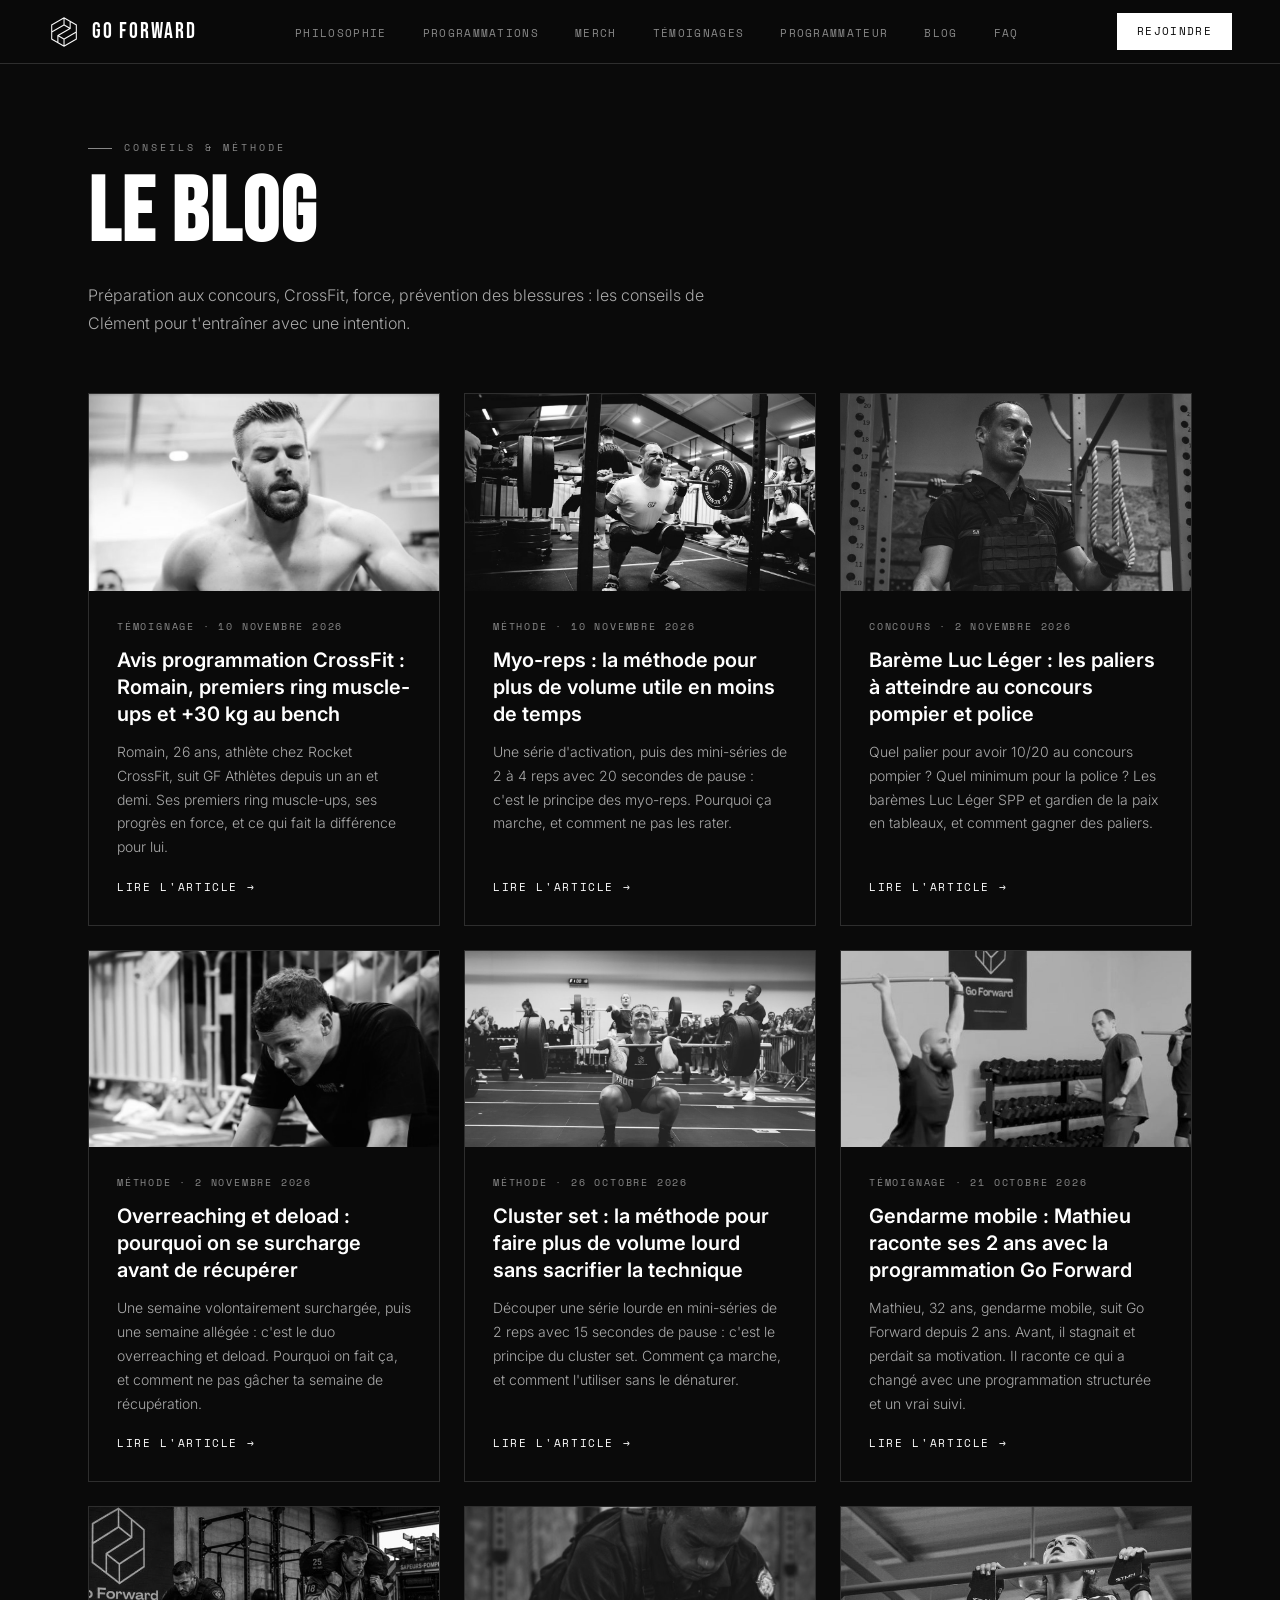
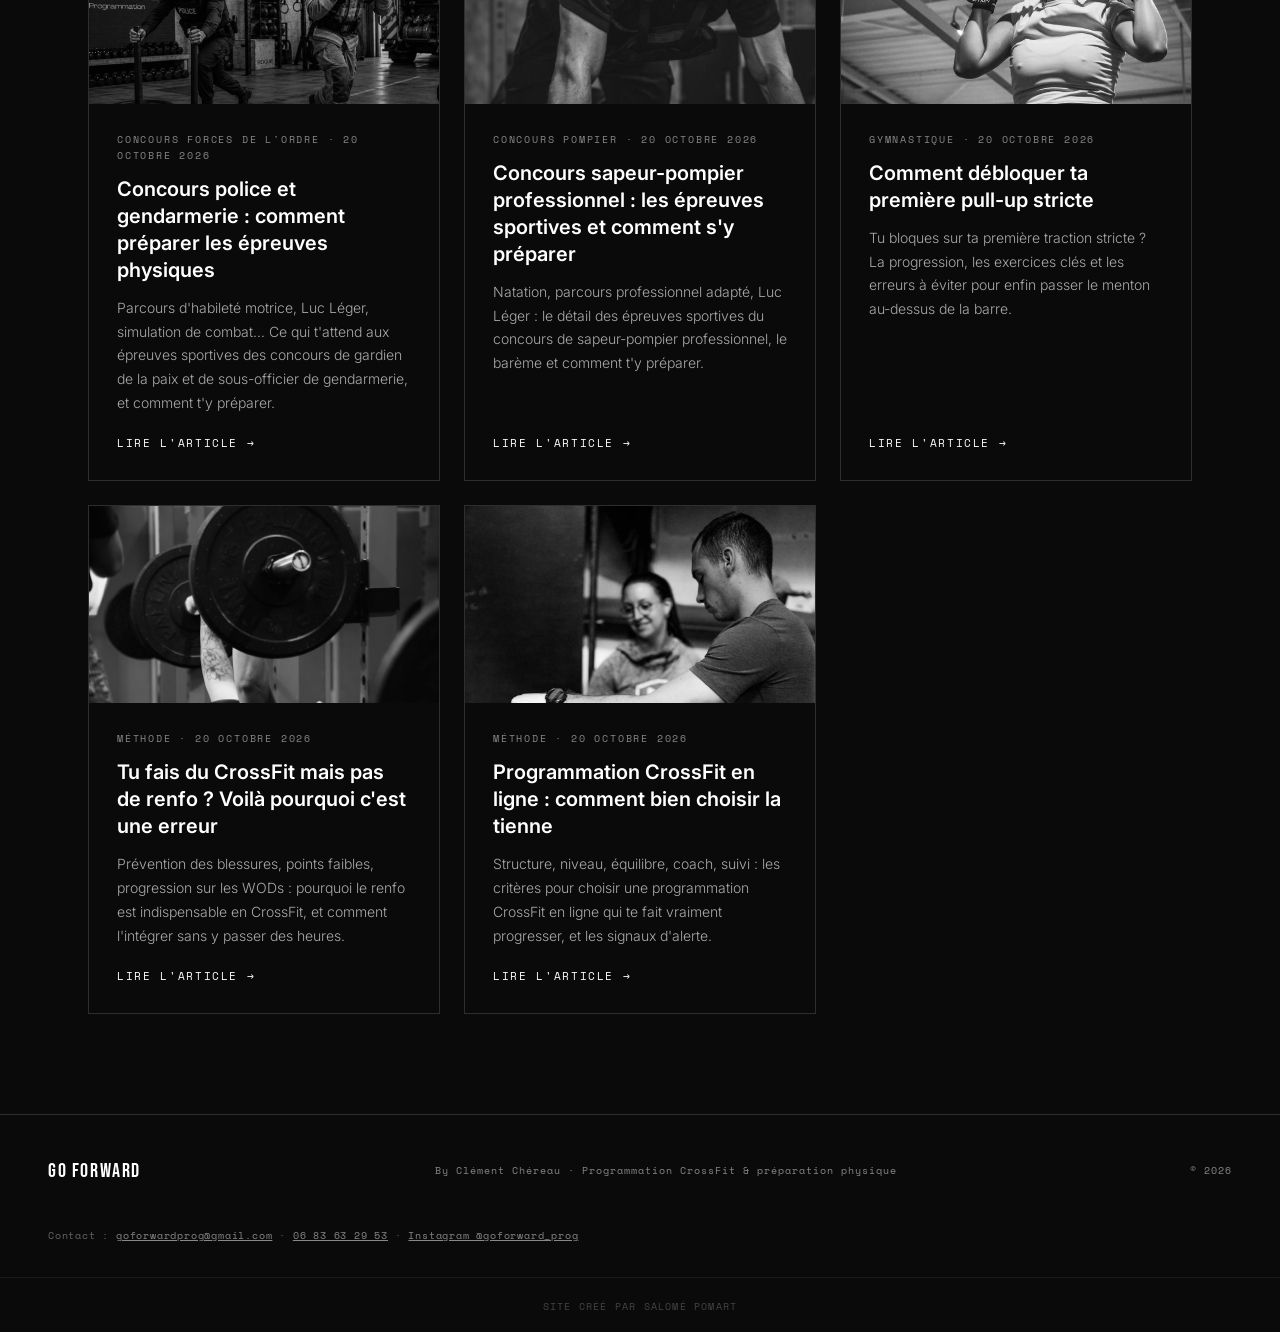
==== commit 73c7058a: "Articles témoignage Romain et myo-reps, retrait encadré L'Essentielle sur l'article deload Claude-Se" ====
--- a/blog/index.html
+++ b/blog/index.html
@@ -42,6 +42,18 @@
  "blogPost": [
   {
    "@type": "BlogPosting",
+   "headline": "Avis programmation CrossFit : Romain, premiers ring muscle-ups et +30 kg au bench",
+   "url": "https://goforward-prog.com/blog/temoignage-romain-programmation-crossfit/",
+   "datePublished": "2026-11-10"
+  },
+  {
+   "@type": "BlogPosting",
+   "headline": "Myo-reps : la méthode pour plus de volume utile en moins de temps",
+   "url": "https://goforward-prog.com/blog/myo-reps/",
+   "datePublished": "2026-11-10"
+  },
+  {
+   "@type": "BlogPosting",
    "headline": "Barème Luc Léger : les paliers à atteindre au concours pompier et police",
    "url": "https://goforward-prog.com/blog/bareme-luc-leger/",
    "datePublished": "2026-11-02"
@@ -121,6 +133,24 @@
   <h1 class="section-title">LE BLOG</h1>
   <p class="blog-intro">Préparation aux concours, CrossFit, force, prévention des blessures : les conseils de Clément pour t'entraîner avec une intention.</p>
   <div class="blog-grid">
+    <a class="blog-card" href="../blog/temoignage-romain-programmation-crossfit/">
+      <img loading="lazy" src="../blog/images/temoignage-romain-crossfit.jpg" alt="Romain, athlète Go Forward, en plein effort sur un air bike pendant une compétition de CrossFit">
+      <div class="blog-card-body">
+        <span class="blog-card-tag">Témoignage · 10 novembre 2026</span>
+        <h3 class="blog-card-title">Avis programmation CrossFit : Romain, premiers ring muscle-ups et +30 kg au bench</h3>
+        <p class="blog-card-excerpt">Romain, 26 ans, athlète chez Rocket CrossFit, suit GF Athlètes depuis un an et demi. Ses premiers ring muscle-ups, ses progrès en force, et ce qui fait la différence pour lui.</p>
+        <span class="blog-card-more">Lire l'article →</span>
+      </div>
+    </a>
+    <a class="blog-card" href="../blog/myo-reps/">
+      <img loading="lazy" src="../blog/images/myo-reps-back-squat-crossfit.jpg" alt="Athlète en position basse de back squat dans un rack, en plein effort pendant une compétition de CrossFit">
+      <div class="blog-card-body">
+        <span class="blog-card-tag">Méthode · 10 novembre 2026</span>
+        <h3 class="blog-card-title">Myo-reps : la méthode pour plus de volume utile en moins de temps</h3>
+        <p class="blog-card-excerpt">Une série d&#x27;activation, puis des mini-séries de 2 à 4 reps avec 20 secondes de pause : c&#x27;est le principe des myo-reps. Pourquoi ça marche, et comment ne pas les rater.</p>
+        <span class="blog-card-more">Lire l'article →</span>
+      </div>
+    </a>
     <a class="blog-card" href="../blog/bareme-luc-leger/">
       <img loading="lazy" src="../blog/images/bareme-luc-leger-pompier.jpg" alt="Sapeur-pompier en tenue avec un gilet lesté, à l&#x27;entraînement dans une salle de CrossFit pour préparer les épreuves physiques">
       <div class="blog-card-body">
